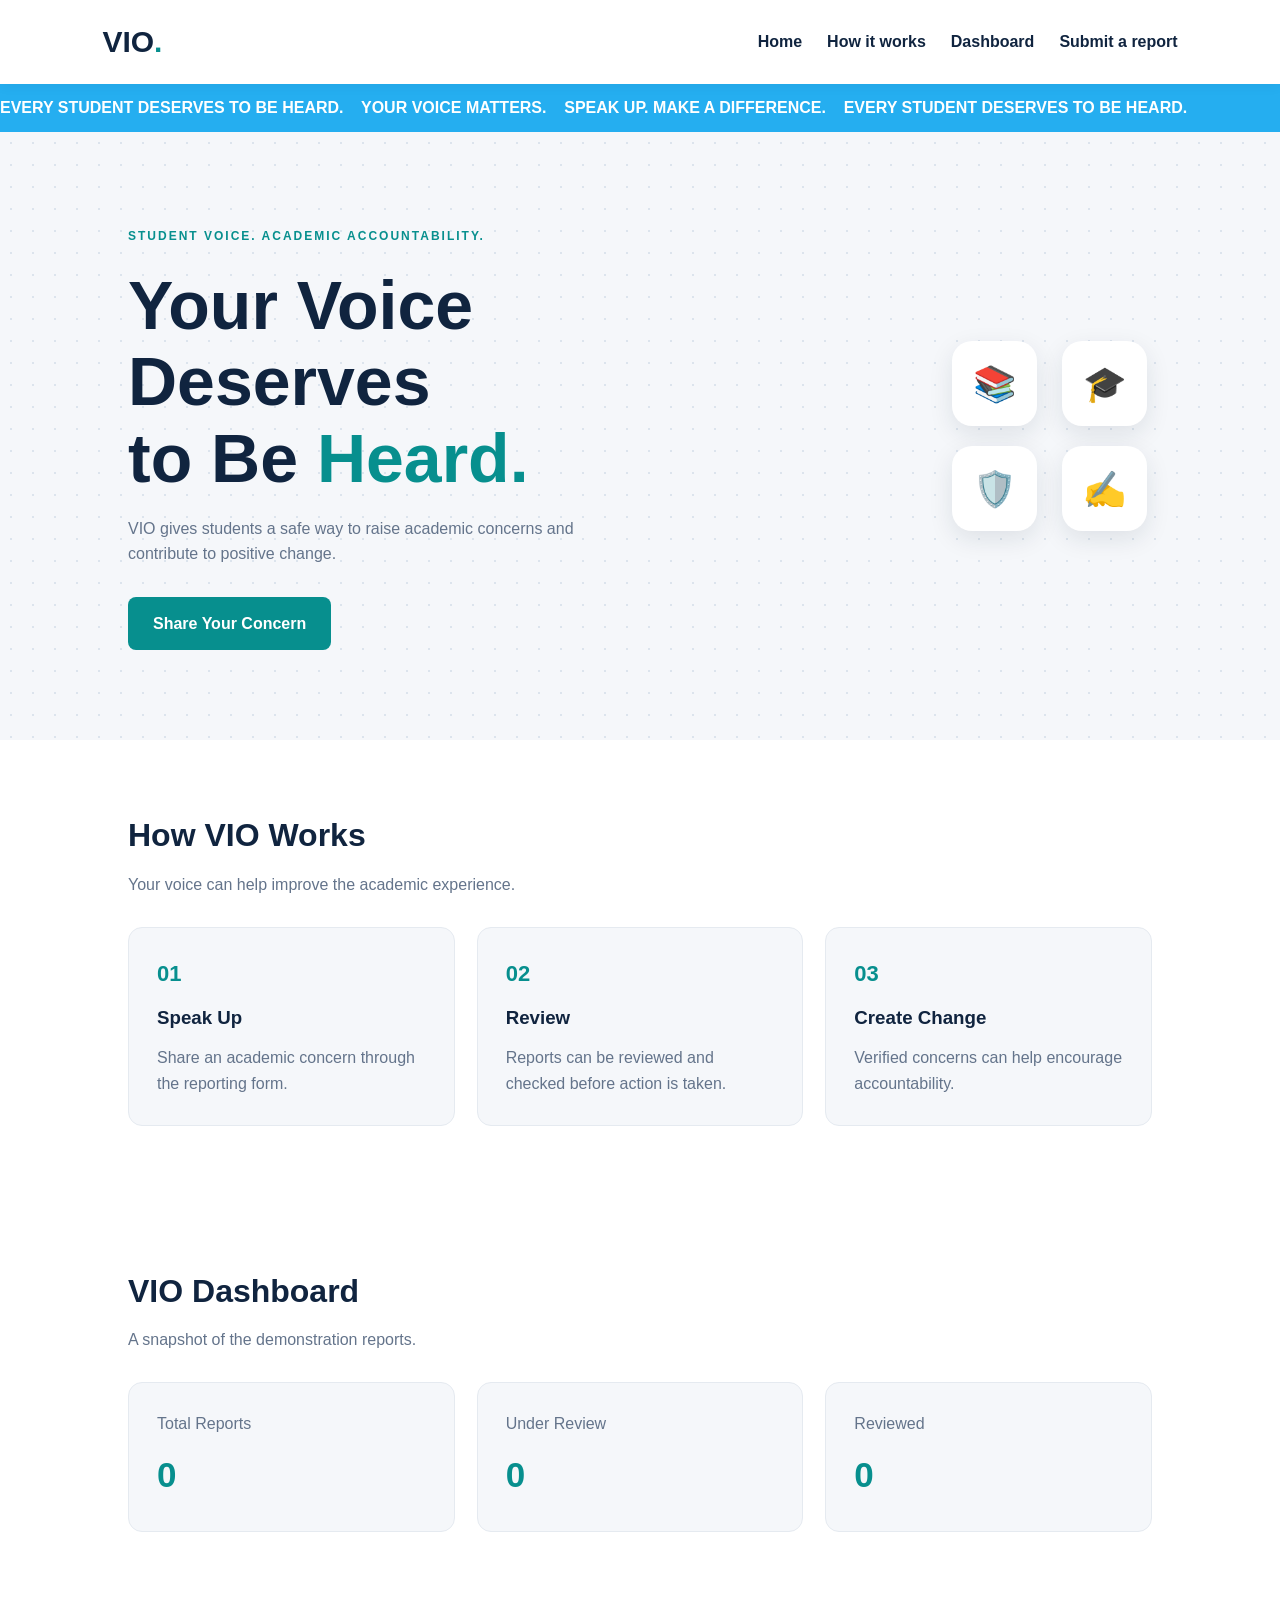
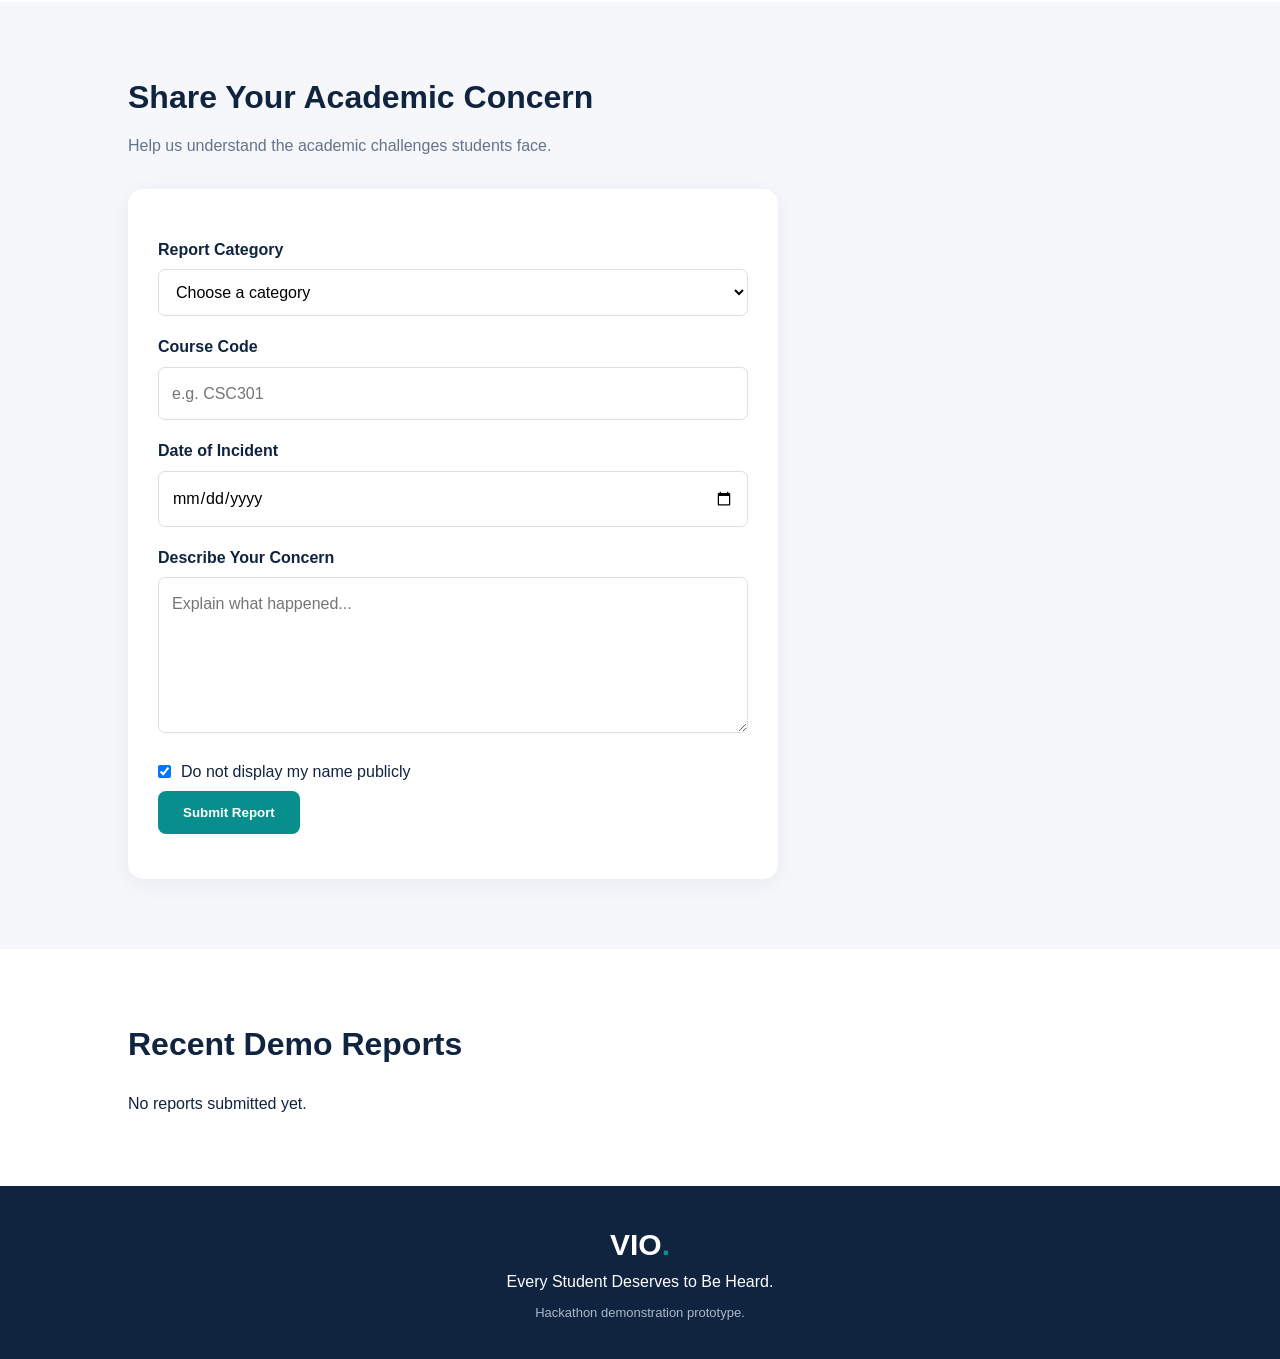
==== frontend/index.html @ dbb7f10d "complete vio  frontend update" ====
<!DOCTYPE html>
<html lang="en">
<head>
    <meta charset="UTF-8">
    <meta name="viewport" content="width=device-width, initial-scale=1.0">
    <title>VIO | Voice It Out</title>
    <link rel="stylesheet" href="css/style.css">
</head>
<body>

    <header class="navbar">
        <a href="#home" class="logo">VIO<span>.</span></a>

        <nav>
            <a href="#home">Home</a>
            <a href="#how-it-works">How it works</a>
            <a href="#dashboard">Dashboard</a>
            <a href="#submit">Submit a report</a>
        </nav>
    </header>

    <div class="ticker">
        <div class="ticker-text">
            EVERY STUDENT DESERVES TO BE HEARD.
            &nbsp;&nbsp; YOUR VOICE MATTERS.
            &nbsp;&nbsp; SPEAK UP. MAKE A DIFFERENCE.
            &nbsp;&nbsp; EVERY STUDENT DESERVES TO BE HEARD.
        </div>
    </div>

    <main>
        <section class="hero" id="home">
            <div class="hero-content">
                <span class="eyebrow">STUDENT VOICE. ACADEMIC ACCOUNTABILITY.</span>
                <h1>Your Voice Deserves<br>to Be <span>Heard.</span></h1>
                <p>
                    VIO gives students a safe way to raise academic
                    concerns and contribute to positive change.
                </p>
                <a href="#submit" class="primary-button">Share Your Concern</a>
            </div>

            <div class="hero-icons">
                <div class="floating-icon">📚</div>
                <div class="floating-icon">🎓</div>
                <div class="floating-icon">🛡️</div>
                <div class="floating-icon">✍️</div>
            </div>
        </section>

        <section class="how-section" id="how-it-works">
            <h2>How VIO Works</h2>
            <p class="section-intro">Your voice can help improve the academic experience.</p>

            <div class="steps">
                <article class="step-card">
                    <span>01</span>
                    <h3>Speak Up</h3>
                    <p>Share an academic concern through the reporting form.</p>
                </article>

                <article class="step-card">
                    <span>02</span>
                    <h3>Review</h3>
                    <p>Reports can be reviewed and checked before action is taken.</p>
                </article>

                <article class="step-card">
                    <span>03</span>
                    <h3>Create Change</h3>
                    <p>Verified concerns can help encourage accountability.</p>
                </article>
            </div>
        </section>

        <section class="dashboard-section" id="dashboard">
            <h2>VIO Dashboard</h2>
            <p class="section-intro">A snapshot of the demonstration reports.</p>

            <div class="dashboard-cards">
                <article class="dashboard-card">
                    <p>Total Reports</p>
                    <h3 id="totalReports">0</h3>
                </article>

                <article class="dashboard-card">
                    <p>Under Review</p>
                    <h3 id="pendingReports">0</h3>
                </article>

                <article class="dashboard-card">
                    <p>Reviewed</p>
                    <h3 id="reviewedReports">0</h3>
                </article>
            </div>
        </section>

        <section class="report-section" id="submit">
            <h2>Share Your Academic Concern</h2>
            <p class="section-intro">
                Help us understand the academic challenges students face.
            </p>

            <form id="reportForm">
                <label for="category">Report Category</label>
                <select id="category" required>
                    <option value="">Choose a category</option>
                    <option value="Missed Lectures">Missed Lectures</option>
                    <option value="Incomplete Course Coverage">Incomplete Course Coverage</option>
                    <option value="Teaching Quality">Teaching Quality</option>
                    <option value="Assessment Concerns">Assessment Concerns</option>
                    <option value="Other">Other</option>
                </select>

                <label for="course">Course Code</label>
                <input type="text" id="course" placeholder="e.g. CSC301">

                <label for="incidentDate">Date of Incident</label>
                <input type="date" id="incidentDate" required>

                <label for="description">Describe Your Concern</label>
                <textarea id="description" rows="5"
                    placeholder="Explain what happened..." required minlength="20"></textarea>

                <label class="anonymous-option">
                    <input type="checkbox" id="anonymous" checked>
                    Do not display my name publicly
                </label>

                <button type="submit" class="primary-button">Submit Report</button>

                <p id="formMessage" role="status"></p>
            </form>
        </section>

        <section class="recent-reports">
            <h2>Recent Demo Reports</h2>
            <div id="reportList" class="report-list">
                <p>No reports submitted yet.</p>
            </div>
        </section>
    </main>

    <footer>
        <a href="#home" class="logo">VIO<span>.</span></a>
        <p>Every Student Deserves to Be Heard.</p>
        <p class="footer-note">Hackathon demonstration prototype.</p>
    </footer>

    <script src="js/config.js"></script>
    <script src="js/script.js"></script>
</body>
</html>
---- frontend/css/style.css ----
* {
    margin: 0;
    padding: 0;
    box-sizing: border-box;
}

html {
    scroll-behavior: smooth;
}

body {
    font-family: Arial, sans-serif;
    background: #f5f7fa;
    color: #10243f;
    line-height: 1.6;
}

.navbar {
    background: white;
    padding: 18px 8%;
    display: flex;
    justify-content: space-between;
    align-items: center;
    position: sticky;
    top: 0;
    z-index: 100;
    box-shadow: 0 2px 12px rgba(0,0,0,0.05);
}

.logo {
    font-size: 30px;
    font-weight: 800;
    color: #10243f;
    text-decoration: none;
}

.logo span {
    color: #078f8e;
}

nav {
    display: flex;
    gap: 25px;
}

nav a {
    text-decoration: none;
    color: #10243f;
    font-weight: 600;
}

nav a:hover {
    color: #078f8e;
}

.ticker {
    overflow: hidden;
    background: #25aef0;
    color: white;
    padding: 11px 0;
    white-space: nowrap;
}

.ticker-text {
    display: inline-block;
    font-weight: bold;
    animation: moveTicker 22s linear infinite;
}

@keyframes moveTicker {
    from { transform: translateX(100%); }
    to { transform: translateX(-100%); }
}

.hero {
    min-height: 510px;
    padding: 90px 10%;
    display: flex;
    justify-content: space-between;
    align-items: center;
    background-color: #f5f7fa;
    background-image: radial-gradient(#dce4ed 1px, transparent 1px);
    background-size: 22px 22px;
}

.hero-content {
    max-width: 620px;
}

.eyebrow {
    color: #078f8e;
    font-weight: bold;
    letter-spacing: 2px;
    font-size: 12px;
}

.hero h1 {
    font-size: clamp(42px, 6vw, 68px);
    line-height: 1.12;
    margin: 20px 0;
}

.hero h1 span {
    color: #078f8e;
}

.hero-content p {
    color: #64748b;
    max-width: 500px;
    margin-bottom: 30px;
}

.primary-button {
    display: inline-block;
    background: #078f8e;
    color: white;
    padding: 14px 25px;
    border: none;
    border-radius: 8px;
    font-weight: bold;
    text-decoration: none;
    cursor: pointer;
    transition: 0.3s;
}

.primary-button:hover {
    background: #056d6c;
    transform: translateY(-2px);
}

.hero-icons {
    display: grid;
    grid-template-columns: repeat(2, 90px);
    gap: 20px;
}

.floating-icon {
    background: white;
    width: 85px;
    height: 85px;
    border-radius: 20px;
    display: grid;
    place-items: center;
    font-size: 35px;
    box-shadow: 0 8px 25px rgba(16,36,63,0.1);
    animation: float 3s ease-in-out infinite alternate;
}

.floating-icon:nth-child(even) {
    animation-delay: 1s;
}

@keyframes float {
    to { transform: translateY(-12px); }
}

.how-section,
.dashboard-section,
.report-section,
.recent-reports {
    padding: 70px 10%;
}

.how-section,
.dashboard-section,
.recent-reports {
    background: white;
}

h2 {
    font-size: 32px;
    margin-bottom: 10px;
}

.section-intro {
    color: #64748b;
    margin-bottom: 30px;
}

.steps,
.dashboard-cards {
    display: grid;
    grid-template-columns: repeat(3, 1fr);
    gap: 22px;
    margin-top: 30px;
}

.step-card,
.dashboard-card {
    background: #f5f7fa;
    padding: 28px;
    border-radius: 14px;
    border: 1px solid #e5eaf0;
}

.step-card span {
    color: #078f8e;
    font-weight: bold;
    font-size: 22px;
}

.step-card h3 {
    margin: 12px 0;
}

.step-card p,
.dashboard-card p {
    color: #64748b;
}

.dashboard-card h3 {
    font-size: 35px;
    color: #078f8e;
    margin-top: 10px;
}

.report-section {
    background: #f5f7fa;
}

form {
    max-width: 650px;
    background: white;
    padding: 30px;
    border-radius: 15px;
    box-shadow: 0 5px 25px rgba(16,36,63,0.06);
}

form label {
    display: block;
    font-weight: bold;
    margin: 18px 0 7px;
}

form input:not([type="checkbox"]),
form select,
form textarea {
    width: 100%;
    padding: 13px;
    border: 1px solid #d9e0e8;
    border-radius: 7px;
    font: inherit;
    background: white;
}

form textarea {
    resize: vertical;
}

form input:focus,
form select:focus,
form textarea:focus {
    outline: 2px solid #078f8e;
    border-color: transparent;
}

.anonymous-option {
    display: flex;
    align-items: center;
    gap: 10px;
    font-weight: normal;
}

#formMessage {
    margin-top: 15px;
    font-weight: bold;
    color: #078f8e;
}

.report-list {
    display: grid;
    gap: 15px;
    margin-top: 20px;
}

.report-item {
    padding: 20px;
    border: 1px solid #e5eaf0;
    border-radius: 10px;
    background: #f9fbfd;
}

.report-item h3 {
    color: #078f8e;
    margin-bottom: 8px;
}

.report-item p {
    margin: 5px 0;
    overflow-wrap: anywhere;
}

.review-status {
    display: inline-block;
    margin-top: 10px;
    color: #946200;
    background: #fff2cc;
    padding: 4px 10px;
    border-radius: 20px;
    font-size: 12px;
}

footer {
    background: #10243f;
    color: white;
    text-align: center;
    padding: 35px;
}

footer .logo {
    color: white;
}

.footer-note {
    color: #aab8c8;
    font-size: 13px;
    margin-top: 8px;
}

@media (max-width: 750px) {
    .navbar {
        flex-direction: column;
        gap: 12px;
    }

    nav {
        flex-wrap: wrap;
        justify-content: center;
        gap: 13px;
        font-size: 13px;
    }

    .hero {
        flex-direction: column;
        text-align: center;
        gap: 40px;
        padding: 65px 7%;
    }

    .hero-content p {
        margin-left: auto;
        margin-right: auto;
    }

    .steps,
    .dashboard-cards {
        grid-template-columns: 1fr;
    }

    .how-section,
    .dashboard-section,
    .report-section,
    .recent-reports {
        padding: 50px 7%;
    }

    form {
        padding: 20px;
    }
}
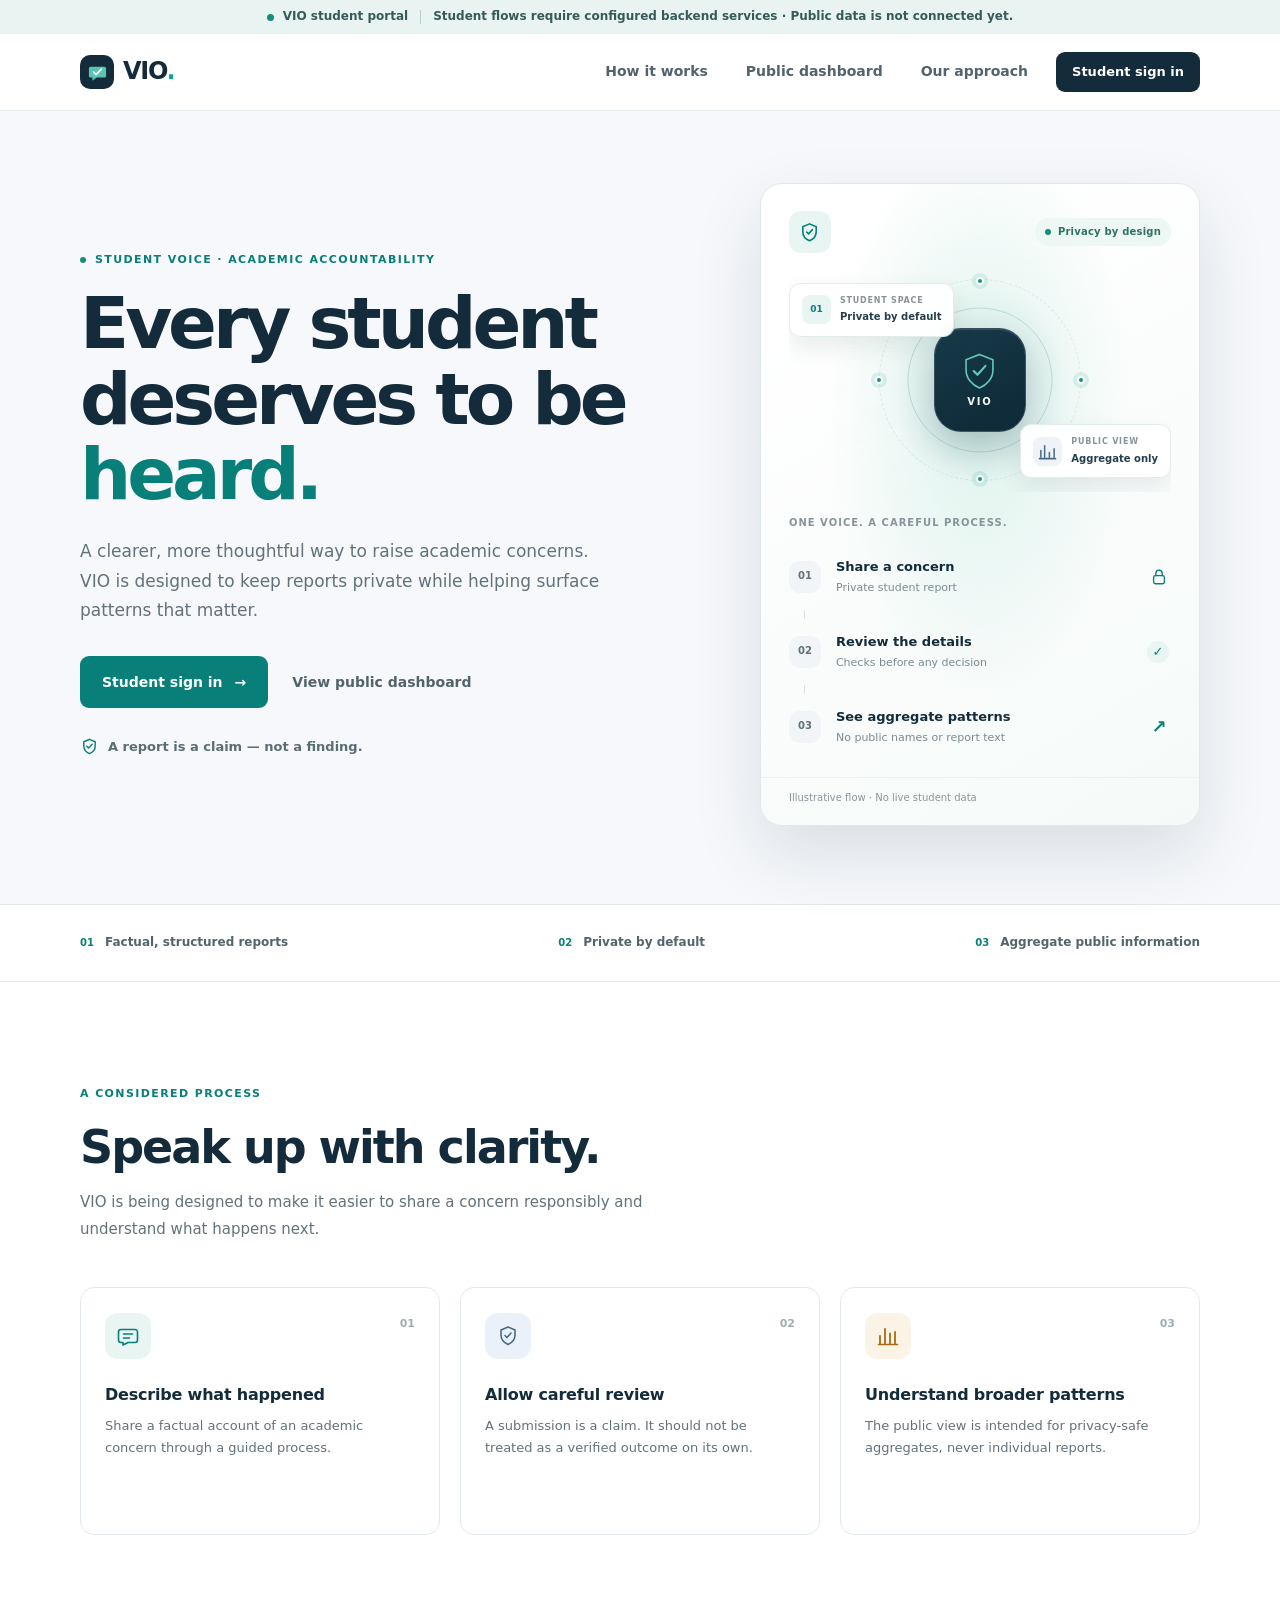
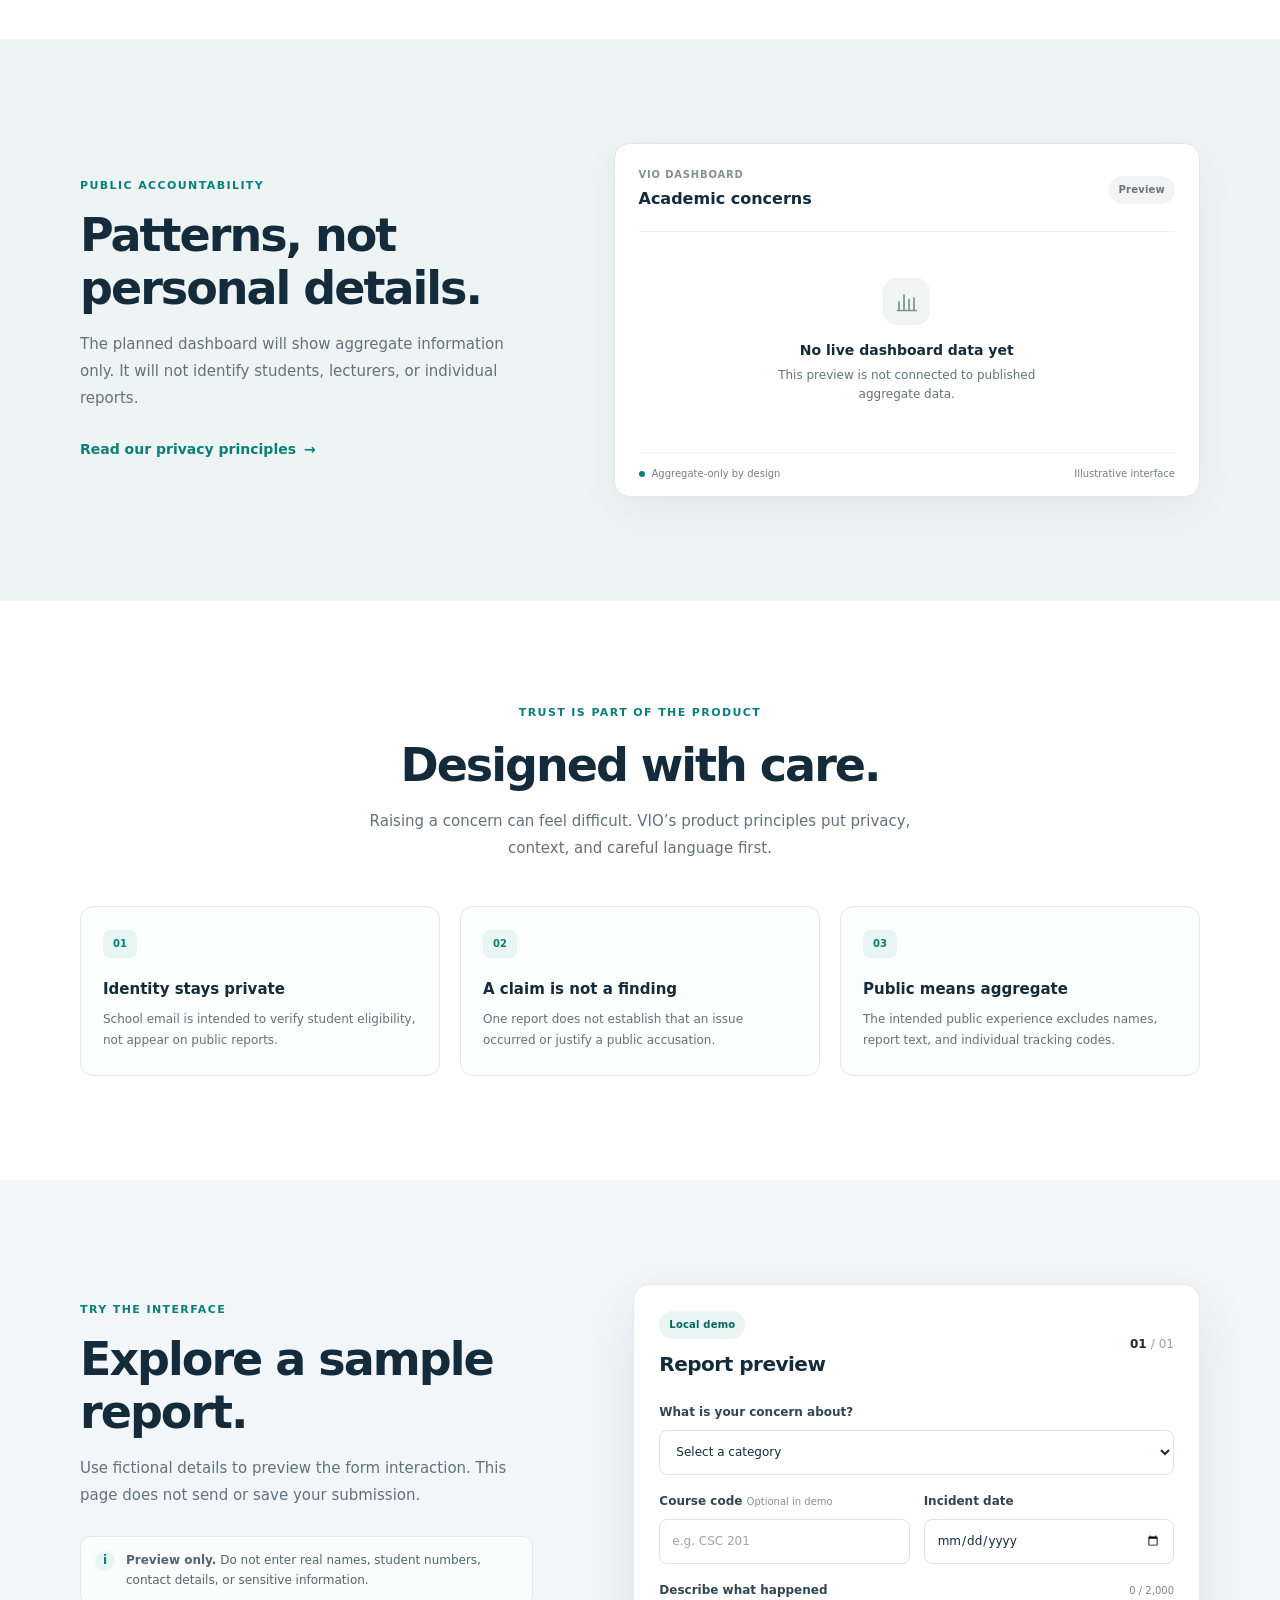
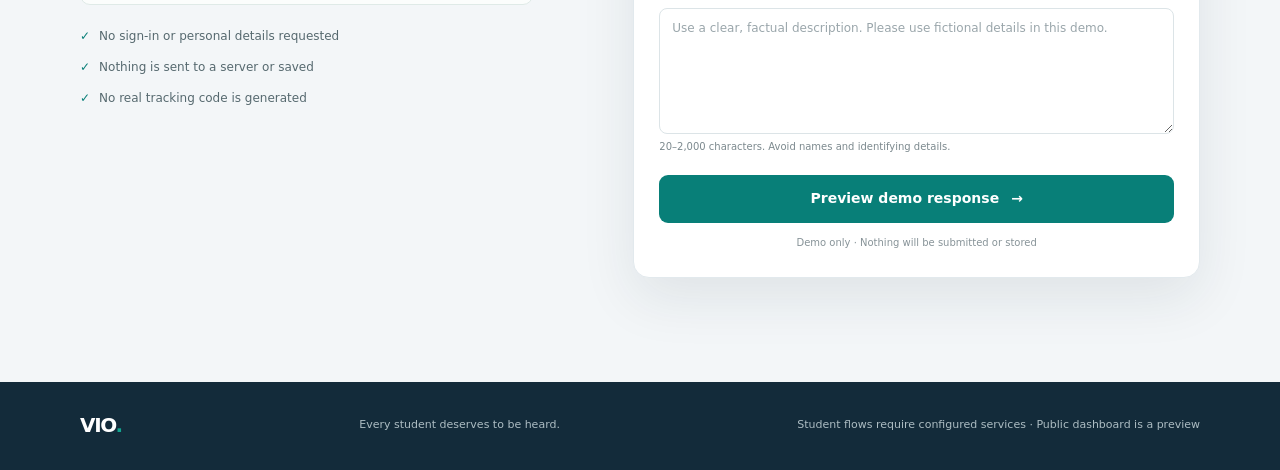
==== commit 3736f30b: "Refresh the VIO public landing page Co-authored-by: Copilot <223556219+Copilot@users.noreply.github." ====
--- a/frontend/index.html
+++ b/frontend/index.html
@@ -1,154 +1,367 @@
-
 <!DOCTYPE html>
 <html lang="en">
 <head>
-    <meta charset="UTF-8">
-    <meta name="viewport" content="width=device-width, initial-scale=1.0">
-    <title>VIO | Voice It Out</title>
-    <link rel="stylesheet" href="css/style.css">
+  <meta charset="UTF-8">
+  <meta name="viewport" content="width=device-width, initial-scale=1">
+  <meta name="theme-color" content="#f6f8fb">
+  <meta
+    name="description"
+    content="VIO gives university students a structured, privacy-minded way to raise academic concerns."
+  >
+  <title>VIO — Every student deserves to be heard</title>
+  <link rel="stylesheet" href="css/style.css">
 </head>
 <body>
-
-    <header class="navbar">
-        <a href="#home" class="logo">VIO<span>.</span></a>
-
-        <nav>
-            <a href="#home">Home</a>
-            <a href="#how-it-works">How it works</a>
-            <a href="#dashboard">Dashboard</a>
-            <a href="#submit">Submit a report</a>
-        </nav>
-    </header>
-
-    <div class="ticker">
-        <div class="ticker-text">
-            EVERY STUDENT DESERVES TO BE HEARD.
-            &nbsp;&nbsp; YOUR VOICE MATTERS.
-            &nbsp;&nbsp; SPEAK UP. MAKE A DIFFERENCE.
-            &nbsp;&nbsp; EVERY STUDENT DESERVES TO BE HEARD.
-        </div>
+  <a class="skip-link" href="#main">Skip to content</a>
+
+  <div class="preview-bar">
+    <span class="preview-bar__dot" aria-hidden="true"></span>
+    <span>VIO student portal</span>
+    <span class="preview-bar__divider" aria-hidden="true"></span>
+    <span>Student flows require configured backend services · Public data is not connected yet.</span>
+  </div>
+
+  <header class="site-header">
+    <div class="header-inner">
+      <a class="brand" href="#home" aria-label="VIO home">
+        <span class="brand__mark" aria-hidden="true">
+          <svg viewBox="0 0 32 32" fill="none">
+            <path d="M7 8.5h18a2 2 0 0 1 2 2v10a2 2 0 0 1-2 2H15l-5.5 4v-4H7a2 2 0 0 1-2-2v-10a2 2 0 0 1 2-2Z" fill="currentColor"/>
+            <path d="m11 15.5 3.2 3.2 6.8-7" stroke="#fff" stroke-width="2.2" stroke-linecap="round" stroke-linejoin="round"/>
+          </svg>
+        </span>
+        <span>VIO<span class="brand__period">.</span></span>
+      </a>
+
+      <button
+        class="menu-toggle"
+        id="menuToggle"
+        type="button"
+        aria-expanded="false"
+        aria-controls="primaryNav"
+        aria-label="Open navigation menu"
+      >
+        <span></span>
+        <span></span>
+        <span></span>
+      </button>
+
+      <nav class="primary-nav" id="primaryNav" aria-label="Main navigation">
+        <a href="#how-it-works">How it works</a>
+        <a href="dashboard.html">Public dashboard</a>
+        <a href="about.html">Our approach</a>
+      </nav>
+
+      <a class="button button--small button--dark header-cta" href="sign-in.html">Student sign in</a>
     </div>
-
-    <main>
-        <section class="hero" id="home">
-            <div class="hero-content">
-                <span class="eyebrow">STUDENT VOICE. ACADEMIC ACCOUNTABILITY.</span>
-                <h1>Your Voice Deserves<br>to Be <span>Heard.</span></h1>
-                <p>
-                    VIO gives students a safe way to raise academic
-                    concerns and contribute to positive change.
-                </p>
-                <a href="#submit" class="primary-button">Share Your Concern</a>
-            </div>
-
-            <div class="hero-icons">
-                <div class="floating-icon">📚</div>
-                <div class="floating-icon">🎓</div>
-                <div class="floating-icon">🛡️</div>
-                <div class="floating-icon">✍️</div>
-            </div>
-        </section>
-
-        <section class="how-section" id="how-it-works">
-            <h2>How VIO Works</h2>
-            <p class="section-intro">Your voice can help improve the academic experience.</p>
-
-            <div class="steps">
-                <article class="step-card">
-                    <span>01</span>
-                    <h3>Speak Up</h3>
-                    <p>Share an academic concern through the reporting form.</p>
-                </article>
-
-                <article class="step-card">
-                    <span>02</span>
-                    <h3>Review</h3>
-                    <p>Reports can be reviewed and checked before action is taken.</p>
-                </article>
-
-                <article class="step-card">
-                    <span>03</span>
-                    <h3>Create Change</h3>
-                    <p>Verified concerns can help encourage accountability.</p>
-                </article>
-            </div>
-        </section>
-
-        <section class="dashboard-section" id="dashboard">
-            <h2>VIO Dashboard</h2>
-            <p class="section-intro">A snapshot of the demonstration reports.</p>
-
-            <div class="dashboard-cards">
-                <article class="dashboard-card">
-                    <p>Total Reports</p>
-                    <h3 id="totalReports">0</h3>
-                </article>
-
-                <article class="dashboard-card">
-                    <p>Under Review</p>
-                    <h3 id="pendingReports">0</h3>
-                </article>
-
-                <article class="dashboard-card">
-                    <p>Reviewed</p>
-                    <h3 id="reviewedReports">0</h3>
-                </article>
-            </div>
-        </section>
-
-        <section class="report-section" id="submit">
-            <h2>Share Your Academic Concern</h2>
-            <p class="section-intro">
-                Help us understand the academic challenges students face.
-            </p>
-
-            <form id="reportForm">
-                <label for="category">Report Category</label>
-                <select id="category" required>
-                    <option value="">Choose a category</option>
-                    <option value="Missed Lectures">Missed Lectures</option>
-                    <option value="Incomplete Course Coverage">Incomplete Course Coverage</option>
-                    <option value="Teaching Quality">Teaching Quality</option>
-                    <option value="Assessment Concerns">Assessment Concerns</option>
-                    <option value="Other">Other</option>
-                </select>
-
-                <label for="course">Course Code</label>
-                <input type="text" id="course" placeholder="e.g. CSC301">
-
-                <label for="incidentDate">Date of Incident</label>
-                <input type="date" id="incidentDate" required>
-
-                <label for="description">Describe Your Concern</label>
-                <textarea id="description" rows="5"
-                    placeholder="Explain what happened..." required minlength="20"></textarea>
-
-                <label class="anonymous-option">
-                    <input type="checkbox" id="anonymous" checked>
-                    Do not display my name publicly
-                </label>
-
-                <button type="submit" class="primary-button">Submit Report</button>
-
-                <p id="formMessage" role="status"></p>
-            </form>
-        </section>
-
-        <section class="recent-reports">
-            <h2>Recent Demo Reports</h2>
-            <div id="reportList" class="report-list">
-                <p>No reports submitted yet.</p>
-            </div>
-        </section>
-    </main>
-
-    <footer>
-        <a href="#home" class="logo">VIO<span>.</span></a>
-        <p>Every Student Deserves to Be Heard.</p>
-        <p class="footer-note">Hackathon demonstration prototype.</p>
-    </footer>
-
-    <script src="js/config.js"></script>
-    <script src="js/script.js"></script>
+  </header>
+
+  <main id="main">
+    <section class="hero section-wrap" id="home">
+      <div class="hero__copy">
+        <p class="eyebrow"><span aria-hidden="true"></span> Student voice · Academic accountability</p>
+        <h1>Every student deserves to be <span>heard.</span></h1>
+        <p class="hero__intro">
+          A clearer, more thoughtful way to raise academic concerns. VIO is designed
+          to keep reports private while helping surface patterns that matter.
+        </p>
+        <div class="hero__actions">
+          <a class="button button--primary" href="sign-in.html">
+            Student sign in
+            <span aria-hidden="true">→</span>
+          </a>
+          <a class="text-link" href="dashboard.html">View public dashboard</a>
+        </div>
+        <p class="hero__reassurance">
+          <svg viewBox="0 0 20 20" fill="none" aria-hidden="true">
+            <path d="M10 2.5 16 5v4.4c0 3.6-2.5 6.6-6 8.1-3.5-1.5-6-4.5-6-8.1V5l6-2.5Z" stroke="currentColor" stroke-width="1.5"/>
+            <path d="m7.2 9.8 1.8 1.8 3.8-4" stroke="currentColor" stroke-width="1.5" stroke-linecap="round" stroke-linejoin="round"/>
+          </svg>
+          A report is a claim — not a finding.
+        </p>
+      </div>
+
+      <aside class="hero-card" aria-label="How VIO is designed to protect privacy">
+        <div class="hero-card__top">
+          <span class="hero-card__icon" aria-hidden="true">
+            <svg viewBox="0 0 24 24" fill="none">
+              <path d="M12 3 19 6v5.1c0 4.2-2.9 7.7-7 9.4-4.1-1.7-7-5.2-7-9.4V6l7-3Z" stroke="currentColor" stroke-width="1.7" stroke-linejoin="round"/>
+              <path d="m9 11.5 2 2 4-4.5" stroke="currentColor" stroke-width="1.7" stroke-linecap="round" stroke-linejoin="round"/>
+            </svg>
+          </span>
+          <span class="status-pill"><span aria-hidden="true"></span> Privacy by design</span>
+        </div>
+        <div
+          class="hero-visual"
+          role="img"
+          aria-label="A private student report stays in the student's account; the public view is aggregate only."
+        >
+          <span class="hero-visual__orbit hero-visual__orbit--outer" aria-hidden="true"></span>
+          <span class="hero-visual__orbit hero-visual__orbit--inner" aria-hidden="true"></span>
+          <span class="hero-visual__node hero-visual__node--top" aria-hidden="true"></span>
+          <span class="hero-visual__node hero-visual__node--left" aria-hidden="true"></span>
+          <span class="hero-visual__node hero-visual__node--right" aria-hidden="true"></span>
+          <span class="hero-visual__node hero-visual__node--bottom" aria-hidden="true"></span>
+          <div class="hero-visual__seal" aria-hidden="true">
+            <svg viewBox="0 0 48 48" fill="none">
+              <path d="M24 5 39 11v11.2c0 9-6.2 16.4-15 20.1C15.2 38.6 9 31.2 9 22.2V11l15-6Z" stroke="currentColor" stroke-width="1.8"/>
+              <path d="m17.5 23.5 4.2 4.2 9-10" stroke="currentColor" stroke-width="2.4" stroke-linecap="round" stroke-linejoin="round"/>
+            </svg>
+            <span>VIO</span>
+          </div>
+          <div class="hero-visual__signal hero-visual__signal--private">
+            <span class="hero-visual__signal-icon" aria-hidden="true">01</span>
+            <span><small>STUDENT SPACE</small><strong>Private by default</strong></span>
+          </div>
+          <div class="hero-visual__signal hero-visual__signal--public">
+            <span class="hero-visual__signal-icon hero-visual__signal-icon--public" aria-hidden="true">
+              <svg viewBox="0 0 20 20" fill="none"><path d="M3 16V9m4 7V4m5 12v-5m5 5V7M1.5 17.5h17" stroke="currentColor" stroke-width="1.6" stroke-linecap="round"/></svg>
+            </span>
+            <span><small>PUBLIC VIEW</small><strong>Aggregate only</strong></span>
+          </div>
+        </div>
+        <p class="hero-card__label">One voice. A careful process.</p>
+        <div class="journey-step">
+          <span class="journey-step__number">01</span>
+          <span><strong>Share a concern</strong><small>Private student report</small></span>
+          <span class="journey-step__lock" aria-label="Private">
+            <svg viewBox="0 0 20 20" fill="none" aria-hidden="true">
+              <rect x="4" y="8.5" width="12" height="9" rx="2" stroke="currentColor" stroke-width="1.5"/>
+              <path d="M6.5 8.5V6a3.5 3.5 0 1 1 7 0v2.5" stroke="currentColor" stroke-width="1.5" stroke-linecap="round"/>
+            </svg>
+          </span>
+        </div>
+        <span class="journey-connector" aria-hidden="true"></span>
+        <div class="journey-step">
+          <span class="journey-step__number">02</span>
+          <span><strong>Review the details</strong><small>Checks before any decision</small></span>
+          <span class="journey-step__check" aria-hidden="true">✓</span>
+        </div>
+        <span class="journey-connector" aria-hidden="true"></span>
+        <div class="journey-step journey-step--last">
+          <span class="journey-step__number">03</span>
+          <span><strong>See aggregate patterns</strong><small>No public names or report text</small></span>
+          <span class="journey-step__chart" aria-hidden="true">↗</span>
+        </div>
+        <p class="hero-card__note">Illustrative flow · No live student data</p>
+      </aside>
+    </section>
+
+    <section class="trust-strip" aria-label="VIO principles">
+      <div class="trust-strip__inner">
+        <p><span aria-hidden="true">01</span> Factual, structured reports</p>
+        <p><span aria-hidden="true">02</span> Private by default</p>
+        <p><span aria-hidden="true">03</span> Aggregate public information</p>
+      </div>
+    </section>
+
+    <section class="section section--white" id="how-it-works">
+      <div class="section-wrap">
+        <div class="section-heading">
+          <p class="eyebrow">A considered process</p>
+          <h2>Speak up with clarity.</h2>
+          <p class="section-lead">
+            VIO is being designed to make it easier to share a concern responsibly
+            and understand what happens next.
+          </p>
+        </div>
+        <div class="steps-grid">
+          <article class="step-card">
+            <span class="step-card__number">01</span>
+            <div class="step-card__icon step-card__icon--teal" aria-hidden="true">
+              <svg viewBox="0 0 24 24" fill="none">
+                <path d="M5 5.5h14A2.5 2.5 0 0 1 21.5 8v8a2.5 2.5 0 0 1-2.5 2.5h-7L7 21v-2.5H5A2.5 2.5 0 0 1 2.5 16V8A2.5 2.5 0 0 1 5 5.5Z" stroke="currentColor" stroke-width="1.6" stroke-linejoin="round"/>
+                <path d="M7.5 10h9m-9 4h6" stroke="currentColor" stroke-width="1.6" stroke-linecap="round"/>
+              </svg>
+            </div>
+            <h3>Describe what happened</h3>
+            <p>Share a factual account of an academic concern through a guided process.</p>
+          </article>
+          <article class="step-card">
+            <span class="step-card__number">02</span>
+            <div class="step-card__icon step-card__icon--blue" aria-hidden="true">
+              <svg viewBox="0 0 24 24" fill="none">
+                <path d="M12 3 19 6v5.1c0 4.2-2.9 7.7-7 9.4-4.1-1.7-7-5.2-7-9.4V6l7-3Z" stroke="currentColor" stroke-width="1.6" stroke-linejoin="round"/>
+                <path d="m9 11.5 2 2 4-4.5" stroke="currentColor" stroke-width="1.6" stroke-linecap="round" stroke-linejoin="round"/>
+              </svg>
+            </div>
+            <h3>Allow careful review</h3>
+            <p>A submission is a claim. It should not be treated as a verified outcome on its own.</p>
+          </article>
+          <article class="step-card">
+            <span class="step-card__number">03</span>
+            <div class="step-card__icon step-card__icon--gold" aria-hidden="true">
+              <svg viewBox="0 0 24 24" fill="none">
+                <path d="M4 19.5V12m5 7.5V5m5 14.5v-10m5 10V8" stroke="currentColor" stroke-width="1.8" stroke-linecap="round"/>
+                <path d="M2.5 20.5h19" stroke="currentColor" stroke-width="1.6" stroke-linecap="round"/>
+              </svg>
+            </div>
+            <h3>Understand broader patterns</h3>
+            <p>The public view is intended for privacy-safe aggregates, never individual reports.</p>
+          </article>
+        </div>
+      </div>
+    </section>
+
+    <section class="section dashboard-section" id="dashboard">
+      <div class="section-wrap dashboard-layout">
+        <div>
+          <p class="eyebrow">Public accountability</p>
+          <h2>Patterns, not personal details.</h2>
+          <p class="section-lead">
+            The planned dashboard will show aggregate information only. It will
+            not identify students, lecturers, or individual reports.
+          </p>
+          <a class="text-link text-link--teal" href="#privacy">Read our privacy principles <span aria-hidden="true">→</span></a>
+        </div>
+        <div class="dashboard-preview">
+          <div class="dashboard-preview__header">
+            <div>
+              <p class="dashboard-preview__eyebrow">VIO dashboard</p>
+              <h3>Academic concerns</h3>
+            </div>
+            <span class="preview-tag">Preview</span>
+          </div>
+          <div class="dashboard-empty">
+            <span class="dashboard-empty__icon" aria-hidden="true">
+              <svg viewBox="0 0 24 24" fill="none">
+                <path d="M4 19.5V12m5 7.5V5m5 14.5v-10m5 10V8" stroke="currentColor" stroke-width="1.7" stroke-linecap="round"/>
+                <path d="M2.5 20.5h19" stroke="currentColor" stroke-width="1.5" stroke-linecap="round"/>
+              </svg>
+            </span>
+            <h4>No live dashboard data yet</h4>
+            <p>This preview is not connected to published aggregate data.</p>
+          </div>
+          <div class="dashboard-preview__foot">
+            <span><i aria-hidden="true"></i> Aggregate-only by design</span>
+            <span>Illustrative interface</span>
+          </div>
+        </div>
+      </div>
+    </section>
+
+    <section class="section privacy-section" id="privacy">
+      <div class="section-wrap">
+        <div class="section-heading section-heading--center">
+          <p class="eyebrow">Trust is part of the product</p>
+          <h2>Designed with care.</h2>
+          <p class="section-lead">
+            Raising a concern can feel difficult. VIO’s product principles put
+            privacy, context, and careful language first.
+          </p>
+        </div>
+        <div class="privacy-grid">
+          <article class="privacy-card">
+            <span class="privacy-card__icon" aria-hidden="true">01</span>
+            <h3>Identity stays private</h3>
+            <p>School email is intended to verify student eligibility, not appear on public reports.</p>
+          </article>
+          <article class="privacy-card">
+            <span class="privacy-card__icon" aria-hidden="true">02</span>
+            <h3>A claim is not a finding</h3>
+            <p>One report does not establish that an issue occurred or justify a public accusation.</p>
+          </article>
+          <article class="privacy-card">
+            <span class="privacy-card__icon" aria-hidden="true">03</span>
+            <h3>Public means aggregate</h3>
+            <p>The intended public experience excludes names, report text, and individual tracking codes.</p>
+          </article>
+        </div>
+      </div>
+    </section>
+
+    <section class="section demo-section" id="demo">
+      <div class="section-wrap demo-layout">
+        <div class="demo-copy">
+          <p class="eyebrow">Try the interface</p>
+          <h2>Explore a sample report.</h2>
+          <p class="section-lead">
+            Use fictional details to preview the form interaction. This page
+            does not send or save your submission.
+          </p>
+          <div class="demo-notice">
+            <span aria-hidden="true">i</span>
+            <p><strong>Preview only.</strong> Do not enter real names, student numbers, contact details, or sensitive information.</p>
+          </div>
+          <ul class="demo-points">
+            <li><span aria-hidden="true">✓</span> No sign-in or personal details requested</li>
+            <li><span aria-hidden="true">✓</span> Nothing is sent to a server or saved</li>
+            <li><span aria-hidden="true">✓</span> No real tracking code is generated</li>
+          </ul>
+        </div>
+
+        <div class="form-card">
+          <div class="form-card__heading">
+            <div>
+              <span class="preview-tag preview-tag--teal">Local demo</span>
+              <h3 id="reportPreviewHeading">Report preview</h3>
+            </div>
+            <span class="form-card__step">01 <span>/ 01</span></span>
+          </div>
+          <div class="demo-form" id="reportForm" role="group" aria-labelledby="reportPreviewHeading">
+            <div class="field">
+              <label for="category">What is your concern about?</label>
+              <select id="category" name="category" required>
+                <option value="">Select a category</option>
+                <option value="class_not_held">A class was not held</option>
+                <option value="practical_not_held">A practical was not held</option>
+                <option value="outline_incomplete">Course outline not completed</option>
+                <option value="poor_delivery">Course delivery concern</option>
+                <option value="unfair_assessment">Assessment concern</option>
+                <option value="unresolved_complaint">Unresolved complaint</option>
+                <option value="other_academic">Other academic issue</option>
+                <option value="institutional">Institutional issue</option>
+              </select>
+            </div>
+            <div class="field-row">
+              <div class="field">
+                <label for="course">Course code <span class="field-optional">Optional in demo</span></label>
+                <input id="course" name="course" type="text" maxlength="24" placeholder="e.g. CSC 201" autocomplete="off">
+              </div>
+              <div class="field">
+                <label for="incidentDate">Incident date</label>
+                <input id="incidentDate" name="incidentDate" type="date" required>
+              </div>
+            </div>
+            <div class="field">
+              <div class="label-row">
+                <label for="description">Describe what happened</label>
+                <span id="characterCount" class="character-count">0 / 2,000</span>
+              </div>
+              <textarea
+                id="description"
+                name="description"
+                rows="5"
+                minlength="20"
+                maxlength="2000"
+                placeholder="Use a clear, factual description. Please use fictional details in this demo."
+                required
+              ></textarea>
+              <p class="field-hint">20–2,000 characters. Avoid names and identifying details.</p>
+            </div>
+            <button class="button button--primary button--submit" id="previewButton" type="button">
+              Preview demo response
+              <span aria-hidden="true">→</span>
+            </button>
+            <p class="demo-result" id="formMessage" role="status" aria-live="polite" hidden></p>
+            <p class="form-footnote">Demo only · Nothing will be submitted or stored</p>
+          </div>
+        </div>
+      </div>
+    </section>
+  </main>
+
+  <footer class="site-footer">
+    <div class="footer-inner">
+      <a class="brand brand--footer" href="#home" aria-label="VIO home">
+        <span>VIO<span class="brand__period">.</span></span>
+      </a>
+      <p>Every student deserves to be heard.</p>
+      <span class="footer-preview">Student flows require configured services · Public dashboard is a preview</span>
+    </div>
+  </footer>
+
+  <script src="js/config.js"></script>
+  <script src="js/script.js"></script>
 </body>
 </html>
--- a/frontend/css/style.css
+++ b/frontend/css/style.css
@@ -1,361 +1,1547 @@
+:root {
+  color-scheme: light;
+  --ink: #132b3a;
+  --muted: #62727b;
+  --teal: #087f78;
+  --teal-dark: #06665f;
+  --teal-soft: #e8f5f2;
+  --blue-soft: #eaf1f8;
+  --gold: #a56d13;
+  --paper: #f6f8fb;
+  --white: #fff;
+  --line: #e2e9ed;
+  --shadow: 0 20px 55px rgba(19, 43, 58, 0.09);
+  font-family: Inter, ui-sans-serif, system-ui, -apple-system, BlinkMacSystemFont, "Segoe UI", sans-serif;
+  font-synthesis: none;
+  text-rendering: optimizeLegibility;
+}
 
 * {
-    margin: 0;
-    padding: 0;
-    box-sizing: border-box;
+  box-sizing: border-box;
 }
 
 html {
-    scroll-behavior: smooth;
+  scroll-behavior: smooth;
+  scroll-padding-top: 96px;
 }
 
 body {
-    font-family: Arial, sans-serif;
-    background: #f5f7fa;
-    color: #10243f;
-    line-height: 1.6;
-}
-
-.navbar {
-    background: white;
-    padding: 18px 8%;
+  margin: 0;
+  background: var(--paper);
+  color: var(--ink);
+  font-size: 16px;
+  line-height: 1.65;
+  -webkit-font-smoothing: antialiased;
+}
+
+button,
+input,
+select,
+textarea {
+  font: inherit;
+}
+
+a {
+  color: inherit;
+}
+
+a:focus-visible,
+button:focus-visible,
+input:focus-visible,
+select:focus-visible,
+textarea:focus-visible {
+  outline: 3px solid #45b7a8;
+  outline-offset: 3px;
+}
+
+.skip-link {
+  position: fixed;
+  z-index: 20;
+  top: 10px;
+  left: 10px;
+  padding: 10px 14px;
+  transform: translateY(-160%);
+  border-radius: 8px;
+  background: var(--ink);
+  color: var(--white);
+  text-decoration: none;
+}
+
+.skip-link:focus {
+  transform: translateY(0);
+}
+
+.preview-bar {
+  display: flex;
+  min-height: 34px;
+  align-items: center;
+  justify-content: center;
+  gap: 9px;
+  padding: 5px 16px;
+  background: #e9f4f2;
+  color: #355a59;
+  font-size: 12px;
+  font-weight: 600;
+  text-align: center;
+}
+
+.preview-bar__dot,
+.eyebrow span,
+.status-pill span {
+  width: 7px;
+  height: 7px;
+  flex: 0 0 auto;
+  border-radius: 50%;
+  background: #168d7d;
+}
+
+.preview-bar__divider {
+  width: 1px;
+  height: 14px;
+  margin: 0 3px;
+  background: #b6d2cc;
+}
+
+.site-header {
+  position: sticky;
+  z-index: 10;
+  top: 0;
+  border-bottom: 1px solid rgba(226, 233, 237, 0.85);
+  background: rgba(255, 255, 255, 0.94);
+  backdrop-filter: blur(14px);
+}
+
+.header-inner,
+.footer-inner,
+.section-wrap,
+.trust-strip__inner {
+  width: min(1120px, calc(100% - 48px));
+  margin: 0 auto;
+}
+
+.header-inner {
+  position: relative;
+  display: flex;
+  min-height: 76px;
+  align-items: center;
+  justify-content: space-between;
+  gap: 28px;
+}
+
+.brand {
+  display: inline-flex;
+  flex: 0 0 auto;
+  align-items: center;
+  gap: 9px;
+  color: var(--ink);
+  font-size: 24px;
+  font-weight: 800;
+  letter-spacing: -1.3px;
+  text-decoration: none;
+}
+
+.brand__mark {
+  display: grid;
+  width: 34px;
+  height: 34px;
+  place-items: center;
+  border-radius: 10px;
+  background: var(--ink);
+  color: #59c4b1;
+}
+
+.brand__mark svg {
+  width: 25px;
+  height: 25px;
+}
+
+.brand__period {
+  color: #13a48f;
+}
+
+.primary-nav {
+  display: flex;
+  align-items: center;
+  gap: clamp(20px, 3vw, 38px);
+  margin-left: auto;
+}
+
+.primary-nav a,
+.text-link {
+  color: #53636c;
+  font-size: 14px;
+  font-weight: 600;
+  text-decoration: none;
+  transition: color 160ms ease;
+}
+
+.primary-nav a:hover,
+.text-link:hover {
+  color: var(--teal);
+}
+
+.menu-toggle {
+  display: none;
+}
+
+.button {
+  display: inline-flex;
+  min-height: 48px;
+  align-items: center;
+  justify-content: center;
+  gap: 12px;
+  padding: 0 20px;
+  border: 1px solid transparent;
+  border-radius: 9px;
+  font-size: 14px;
+  font-weight: 700;
+  text-align: center;
+  text-decoration: none;
+  transition: background-color 160ms ease, border-color 160ms ease, transform 160ms ease;
+}
+
+.button:hover {
+  transform: translateY(-1px);
+}
+
+.button--small {
+  min-height: 40px;
+  padding: 0 15px;
+  font-size: 13px;
+}
+
+.button--primary {
+  background: var(--teal);
+  color: var(--white);
+}
+
+.button--primary:hover {
+  background: var(--teal-dark);
+}
+
+.button--dark {
+  background: var(--ink);
+  color: var(--white);
+}
+
+.button--dark:hover {
+  background: #23465a;
+}
+
+.hero {
+  display: grid;
+  min-height: 610px;
+  grid-template-columns: minmax(0, 1.05fr) minmax(360px, 0.8fr);
+  align-items: center;
+  gap: clamp(50px, 8vw, 110px);
+  padding-top: 72px;
+  padding-bottom: 78px;
+}
+
+.hero__copy {
+  max-width: 610px;
+}
+
+.eyebrow {
+  display: flex;
+  align-items: center;
+  gap: 9px;
+  margin: 0 0 18px;
+  color: var(--teal);
+  font-size: 11px;
+  font-weight: 800;
+  letter-spacing: 1.4px;
+  line-height: 1.5;
+  text-transform: uppercase;
+}
+
+.eyebrow span {
+  width: 6px;
+  height: 6px;
+}
+
+.hero h1 {
+  max-width: 660px;
+  margin: 0;
+  font-size: clamp(46px, 6vw, 72px);
+  font-weight: 750;
+  letter-spacing: -4px;
+  line-height: 1.05;
+}
+
+.hero h1 span {
+  color: var(--teal);
+}
+
+.hero__intro {
+  max-width: 520px;
+  margin: 24px 0 0;
+  color: var(--muted);
+  font-size: 17px;
+  line-height: 1.75;
+}
+
+.hero__actions {
+  display: flex;
+  flex-wrap: wrap;
+  align-items: center;
+  gap: 24px;
+  margin-top: 30px;
+}
+
+.hero__actions .button {
+  min-height: 52px;
+  padding: 0 21px;
+}
+
+.text-link {
+  display: inline-flex;
+  align-items: center;
+  gap: 8px;
+}
+
+.hero__reassurance {
+  display: flex;
+  align-items: center;
+  gap: 9px;
+  margin: 28px 0 0;
+  color: #5b6d74;
+  font-size: 13px;
+  font-weight: 600;
+}
+
+.hero__reassurance svg {
+  width: 19px;
+  height: 19px;
+  color: var(--teal);
+}
+
+.hero-card {
+  position: relative;
+  isolation: isolate;
+  overflow: hidden;
+  padding: 27px 28px 19px;
+  border: 1px solid #dfeae8;
+  border-radius: 22px;
+  background:
+    radial-gradient(ellipse at 50% 36%, rgba(201, 235, 226, 0.6), transparent 49%),
+    linear-gradient(150deg, #fff 12%, #f5faf8 100%);
+  box-shadow: 0 28px 70px rgba(19, 43, 58, 0.12);
+}
+
+.hero-visual {
+  position: relative;
+  height: 224px;
+  margin: 15px 0 3px;
+  overflow: hidden;
+}
+
+.hero-visual::before {
+  position: absolute;
+  top: 50%;
+  left: 50%;
+  width: 205px;
+  height: 205px;
+  transform: translate(-50%, -50%);
+  border-radius: 50%;
+  background: radial-gradient(circle, rgba(20, 148, 127, 0.12), rgba(20, 148, 127, 0) 69%);
+  content: "";
+}
+
+.hero-visual__orbit {
+  position: absolute;
+  top: 50%;
+  left: 50%;
+  display: block;
+  transform: translate(-50%, -50%);
+  border: 1px solid rgba(8, 127, 120, 0.12);
+  border-radius: 50%;
+}
+
+.hero-visual__orbit--outer {
+  width: 202px;
+  height: 202px;
+  border-style: dashed;
+  animation: orbit-turn 48s linear infinite;
+}
+
+.hero-visual__orbit--inner {
+  width: 145px;
+  height: 145px;
+  border-color: rgba(8, 127, 120, 0.2);
+}
+
+.hero-visual__node {
+  position: absolute;
+  z-index: 1;
+  width: 8px;
+  height: 8px;
+  border: 2px solid #f6fbf9;
+  border-radius: 50%;
+  background: #159783;
+  box-shadow: 0 0 0 4px rgba(21, 151, 131, 0.12);
+}
+
+.hero-visual__node--top {
+  top: 9px;
+  left: calc(50% - 4px);
+}
+
+.hero-visual__node--right {
+  top: calc(50% - 4px);
+  right: calc(50% - 105px);
+}
+
+.hero-visual__node--bottom {
+  bottom: 9px;
+  left: calc(50% - 4px);
+}
+
+.hero-visual__node--left {
+  top: calc(50% - 4px);
+  left: calc(50% - 105px);
+}
+
+.hero-visual__seal {
+  position: absolute;
+  z-index: 2;
+  top: 50%;
+  left: 50%;
+  display: flex;
+  width: 92px;
+  height: 104px;
+  flex-direction: column;
+  align-items: center;
+  justify-content: center;
+  gap: 1px;
+  transform: translate(-50%, -50%);
+  border: 1px solid rgba(255, 255, 255, 0.16);
+  border-radius: 27px;
+  background: linear-gradient(150deg, #173b4a, #102c3a 75%);
+  box-shadow: 0 16px 35px rgba(19, 43, 58, 0.22), inset 0 1px rgba(255, 255, 255, 0.12);
+  color: #62cbb7;
+  animation: seal-breathe 5s ease-in-out infinite;
+}
+
+.hero-visual__seal svg {
+  width: 43px;
+  height: 43px;
+}
+
+.hero-visual__seal span {
+  color: #f5fbf9;
+  font-size: 10px;
+  font-weight: 800;
+  letter-spacing: 1.8px;
+}
+
+.hero-visual__signal {
+  position: absolute;
+  z-index: 3;
+  display: flex;
+  align-items: center;
+  gap: 9px;
+  padding: 10px 12px;
+  border: 1px solid #e2ece9;
+  border-radius: 11px;
+  background: rgba(255, 255, 255, 0.94);
+  box-shadow: 0 10px 24px rgba(19, 43, 58, 0.09);
+  backdrop-filter: blur(8px);
+}
+
+.hero-visual__signal--private {
+  top: 15px;
+  left: 0;
+}
+
+.hero-visual__signal--public {
+  right: 0;
+  bottom: 14px;
+}
+
+.hero-visual__signal-icon {
+  display: grid;
+  width: 29px;
+  height: 29px;
+  flex: 0 0 auto;
+  place-items: center;
+  border-radius: 8px;
+  background: #e8f5f2;
+  color: #087f78;
+  font-size: 9px;
+  font-weight: 850;
+}
+
+.hero-visual__signal-icon--public {
+  background: #eff3f7;
+  color: #476d88;
+}
+
+.hero-visual__signal-icon svg {
+  width: 19px;
+  height: 19px;
+}
+
+.hero-visual__signal small,
+.hero-visual__signal strong {
+  display: block;
+}
+
+.hero-visual__signal small {
+  margin-bottom: 2px;
+  color: #87949a;
+  font-size: 8px;
+  font-weight: 800;
+  letter-spacing: 0.8px;
+}
+
+.hero-visual__signal strong {
+  color: #243f4b;
+  font-size: 10px;
+  font-weight: 750;
+  white-space: nowrap;
+}
+
+@keyframes orbit-turn {
+  to {
+    transform: translate(-50%, -50%) rotate(360deg);
+  }
+}
+
+@keyframes seal-breathe {
+  0%,
+  100% {
+    box-shadow: 0 16px 35px rgba(19, 43, 58, 0.22), inset 0 1px rgba(255, 255, 255, 0.12);
+  }
+
+  50% {
+    box-shadow: 0 19px 42px rgba(8, 127, 120, 0.25), inset 0 1px rgba(255, 255, 255, 0.12);
+  }
+}
+
+.hero-card__top,
+.dashboard-preview__header,
+.form-card__heading,
+.label-row {
+  display: flex;
+  align-items: center;
+  justify-content: space-between;
+  gap: 14px;
+}
+
+.hero-card__icon {
+  display: grid;
+  width: 42px;
+  height: 42px;
+  place-items: center;
+  border-radius: 12px;
+  background: var(--teal-soft);
+  color: var(--teal);
+}
+
+.hero-card__icon svg {
+  width: 23px;
+  height: 23px;
+}
+
+.status-pill,
+.preview-tag {
+  display: inline-flex;
+  align-items: center;
+  gap: 7px;
+  padding: 6px 10px;
+  border-radius: 999px;
+  background: #edf7f3;
+  color: #317165;
+  font-size: 10px;
+  font-weight: 750;
+  letter-spacing: 0.2px;
+  white-space: nowrap;
+}
+
+.status-pill span {
+  width: 6px;
+  height: 6px;
+}
+
+.hero-card__label {
+  margin: 23px 0 12px;
+  color: #87949a;
+  font-size: 10px;
+  font-weight: 800;
+  letter-spacing: 1px;
+  text-transform: uppercase;
+}
+
+.journey-step {
+  display: grid;
+  min-height: 66px;
+  grid-template-columns: 35px minmax(0, 1fr) 24px;
+  align-items: center;
+  gap: 12px;
+}
+
+.journey-step__number {
+  display: grid;
+  width: 32px;
+  height: 32px;
+  place-items: center;
+  border-radius: 10px;
+  background: #f2f5f7;
+  color: #60717a;
+  font-size: 10px;
+  font-weight: 800;
+}
+
+.journey-step strong,
+.journey-step small {
+  display: block;
+}
+
+.journey-step strong {
+  font-size: 13px;
+  font-weight: 700;
+}
+
+.journey-step small {
+  margin-top: 2px;
+  color: #7b8a91;
+  font-size: 11px;
+}
+
+.journey-step__lock,
+.journey-step__check,
+.journey-step__chart {
+  color: var(--teal);
+  font-size: 18px;
+  font-weight: 800;
+  text-align: center;
+}
+
+.journey-step__lock svg {
+  display: block;
+  width: 18px;
+  height: 18px;
+  margin: 0 auto;
+}
+
+.journey-step__check {
+  display: grid;
+  width: 22px;
+  height: 22px;
+  place-items: center;
+  border-radius: 50%;
+  background: var(--teal-soft);
+  font-size: 13px;
+}
+
+.journey-connector {
+  display: block;
+  width: 1px;
+  height: 9px;
+  margin-left: 15px;
+  background: #d7e3e1;
+}
+
+.hero-card__note {
+  margin: 17px -28px 0;
+  padding: 12px 28px 0;
+  border-top: 1px solid #eef1f2;
+  color: #8a969b;
+  font-size: 10px;
+}
+
+.trust-strip {
+  border-top: 1px solid var(--line);
+  border-bottom: 1px solid var(--line);
+  background: var(--white);
+}
+
+.trust-strip__inner {
+  display: flex;
+  min-height: 76px;
+  align-items: center;
+  justify-content: space-between;
+  gap: 20px;
+}
+
+.trust-strip p {
+  display: flex;
+  align-items: center;
+  gap: 11px;
+  margin: 0;
+  color: #52646c;
+  font-size: 12px;
+  font-weight: 650;
+}
+
+.trust-strip p span {
+  color: var(--teal);
+  font-size: 10px;
+  font-weight: 800;
+}
+
+.section {
+  padding: 104px 0;
+}
+
+.section--white {
+  background: var(--white);
+}
+
+.section-heading {
+  max-width: 650px;
+  margin-bottom: 44px;
+}
+
+.section-heading h2,
+.dashboard-layout h2,
+.demo-copy h2 {
+  margin: 0;
+  font-size: clamp(34px, 4vw, 46px);
+  font-weight: 730;
+  letter-spacing: -2px;
+  line-height: 1.16;
+}
+
+.section-lead {
+  max-width: 590px;
+  margin: 15px 0 0;
+  color: var(--muted);
+  font-size: 15px;
+  line-height: 1.8;
+}
+
+.steps-grid {
+  display: grid;
+  grid-template-columns: repeat(3, minmax(0, 1fr));
+  gap: 20px;
+}
+
+.step-card {
+  position: relative;
+  min-height: 248px;
+  padding: 25px 24px;
+  border: 1px solid var(--line);
+  border-radius: 14px;
+  background: #fff;
+  transition: border-color 180ms ease, transform 180ms ease, box-shadow 180ms ease;
+}
+
+.step-card:hover {
+  transform: translateY(-3px);
+  border-color: #b8d9d3;
+  box-shadow: 0 12px 30px rgba(19, 43, 58, 0.06);
+}
+
+.step-card__number {
+  position: absolute;
+  top: 27px;
+  right: 24px;
+  color: #a0adb2;
+  font-size: 11px;
+  font-weight: 750;
+}
+
+.step-card__icon {
+  display: grid;
+  width: 46px;
+  height: 46px;
+  place-items: center;
+  border-radius: 13px;
+}
+
+.step-card__icon svg {
+  width: 24px;
+  height: 24px;
+}
+
+.step-card__icon--teal {
+  background: var(--teal-soft);
+  color: var(--teal);
+}
+
+.step-card__icon--blue {
+  background: var(--blue-soft);
+  color: #456a8b;
+}
+
+.step-card__icon--gold {
+  background: #fbf3e5;
+  color: var(--gold);
+}
+
+.step-card h3 {
+  margin: 23px 0 7px;
+  font-size: 16px;
+  letter-spacing: -0.2px;
+}
+
+.step-card p {
+  margin: 0;
+  color: var(--muted);
+  font-size: 13px;
+  line-height: 1.7;
+}
+
+.dashboard-section {
+  background: #eef4f3;
+}
+
+.dashboard-layout {
+  display: grid;
+  grid-template-columns: 0.85fr 1.15fr;
+  align-items: center;
+  gap: clamp(45px, 8vw, 100px);
+}
+
+.dashboard-layout .eyebrow {
+  margin-bottom: 15px;
+}
+
+.dashboard-layout .text-link {
+  margin-top: 26px;
+}
+
+.text-link--teal {
+  color: var(--teal);
+}
+
+.dashboard-preview {
+  padding: 23px 24px 0;
+  border: 1px solid #e0e9e7;
+  border-radius: 15px;
+  background: var(--white);
+  box-shadow: 0 14px 40px rgba(19, 43, 58, 0.06);
+}
+
+.dashboard-preview__header {
+  padding-bottom: 18px;
+  border-bottom: 1px solid #edf1f1;
+}
+
+.dashboard-preview__eyebrow {
+  margin: 0;
+  color: #829097;
+  font-size: 10px;
+  font-weight: 750;
+  letter-spacing: 0.8px;
+  text-transform: uppercase;
+}
+
+.dashboard-preview__header h3 {
+  margin: 3px 0 0;
+  font-size: 16px;
+}
+
+.preview-tag {
+  background: #f1f3f5;
+  color: #69777d;
+  font-size: 10px;
+}
+
+.dashboard-empty {
+  display: flex;
+  min-height: 220px;
+  flex-direction: column;
+  align-items: center;
+  justify-content: center;
+  padding: 24px;
+  text-align: center;
+}
+
+.dashboard-empty__icon {
+  display: grid;
+  width: 47px;
+  height: 47px;
+  place-items: center;
+  border-radius: 14px;
+  background: #f0f5f4;
+  color: #76958e;
+}
+
+.dashboard-empty__icon svg {
+  width: 24px;
+  height: 24px;
+}
+
+.dashboard-empty h4 {
+  margin: 14px 0 3px;
+  font-size: 14px;
+}
+
+.dashboard-empty p {
+  max-width: 300px;
+  margin: 0;
+  color: var(--muted);
+  font-size: 12px;
+}
+
+.dashboard-preview__foot {
+  display: flex;
+  min-height: 44px;
+  align-items: center;
+  justify-content: space-between;
+  gap: 12px;
+  border-top: 1px solid #edf1f1;
+  color: #718087;
+  font-size: 10px;
+}
+
+.dashboard-preview__foot span:first-child {
+  display: flex;
+  align-items: center;
+  gap: 7px;
+}
+
+.dashboard-preview__foot i {
+  width: 6px;
+  height: 6px;
+  border-radius: 50%;
+  background: var(--teal);
+}
+
+.privacy-section {
+  background: var(--white);
+}
+
+.section-heading--center {
+  max-width: 680px;
+  margin-right: auto;
+  margin-left: auto;
+  text-align: center;
+}
+
+.section-heading--center .eyebrow {
+  justify-content: center;
+}
+
+.section-heading--center .section-lead {
+  margin-right: auto;
+  margin-left: auto;
+}
+
+.privacy-grid {
+  display: grid;
+  grid-template-columns: repeat(3, minmax(0, 1fr));
+  gap: 20px;
+}
+
+.privacy-card {
+  padding: 22px 22px 24px;
+  border: 1px solid var(--line);
+  border-radius: 13px;
+  background: #fcfdfd;
+}
+
+.privacy-card__icon {
+  display: inline-flex;
+  align-items: center;
+  justify-content: center;
+  min-width: 34px;
+  height: 28px;
+  padding: 0 8px;
+  border-radius: 7px;
+  background: var(--teal-soft);
+  color: var(--teal);
+  font-size: 10px;
+  font-weight: 800;
+}
+
+.privacy-card h3 {
+  margin: 19px 0 7px;
+  font-size: 15px;
+}
+
+.privacy-card p {
+  margin: 0;
+  color: var(--muted);
+  font-size: 12px;
+  line-height: 1.75;
+}
+
+.demo-section {
+  background: #f3f6f8;
+}
+
+.demo-layout {
+  display: grid;
+  grid-template-columns: minmax(0, 0.8fr) minmax(430px, 1fr);
+  align-items: start;
+  gap: clamp(45px, 8vw, 100px);
+}
+
+.demo-copy {
+  padding-top: 18px;
+}
+
+.demo-copy .eyebrow {
+  margin-bottom: 15px;
+}
+
+.demo-notice {
+  display: flex;
+  align-items: flex-start;
+  gap: 11px;
+  margin-top: 27px;
+  padding: 14px;
+  border: 1px solid #dfeae7;
+  border-radius: 10px;
+  background: #fbfdfc;
+}
+
+.demo-notice > span {
+  display: grid;
+  width: 20px;
+  height: 20px;
+  flex: 0 0 auto;
+  place-items: center;
+  border-radius: 50%;
+  background: var(--teal-soft);
+  color: var(--teal);
+  font-size: 12px;
+  font-weight: 800;
+}
+
+.demo-notice p {
+  margin: 0;
+  color: #53656b;
+  font-size: 12px;
+  line-height: 1.65;
+}
+
+.demo-points {
+  display: grid;
+  gap: 11px;
+  margin: 22px 0 0;
+  padding: 0;
+  color: #56696f;
+  font-size: 12px;
+  list-style: none;
+}
+
+.demo-points li {
+  display: flex;
+  align-items: center;
+  gap: 9px;
+}
+
+.demo-points li span {
+  color: var(--teal);
+  font-weight: 800;
+}
+
+.form-card {
+  padding: 25px;
+  border: 1px solid #e2e9ed;
+  border-radius: 16px;
+  background: var(--white);
+  box-shadow: var(--shadow);
+}
+
+.form-card__heading {
+  margin-bottom: 22px;
+}
+
+.preview-tag--teal {
+  background: var(--teal-soft);
+  color: var(--teal-dark);
+}
+
+.form-card__heading h3 {
+  margin: 9px 0 0;
+  font-size: 20px;
+  letter-spacing: -0.5px;
+}
+
+.form-card__step {
+  color: var(--ink);
+  font-size: 12px;
+  font-weight: 800;
+}
+
+.form-card__step span {
+  color: #94a0a5;
+  font-weight: 500;
+}
+
+.field {
+  min-width: 0;
+  margin-top: 17px;
+}
+
+.field-row {
+  display: grid;
+  grid-template-columns: 1fr 1fr;
+  gap: 14px;
+}
+
+.field label,
+.label-row label {
+  display: block;
+  margin-bottom: 7px;
+  color: #304650;
+  font-size: 12px;
+  font-weight: 700;
+}
+
+.field-optional {
+  color: #859197;
+  font-size: 10px;
+  font-weight: 500;
+}
+
+.field input,
+.field select,
+.field textarea {
+  display: block;
+  width: 100%;
+  min-height: 45px;
+  padding: 10px 12px;
+  border: 1px solid #dce4e7;
+  border-radius: 8px;
+  background: #fff;
+  color: var(--ink);
+  font-size: 12px;
+  line-height: 1.5;
+}
+
+.field select {
+  padding-right: 32px;
+}
+
+.field textarea {
+  min-height: 126px;
+  resize: vertical;
+}
+
+.field input::placeholder,
+.field textarea::placeholder {
+  color: #9aa6ab;
+}
+
+.field input:focus,
+.field select:focus,
+.field textarea:focus {
+  border-color: #198b80;
+  outline: 3px solid rgba(25, 139, 128, 0.14);
+  outline-offset: 0;
+}
+
+.label-row {
+  align-items: baseline;
+  gap: 10px;
+}
+
+.character-count {
+  color: #7c898e;
+  font-size: 10px;
+  white-space: nowrap;
+}
+
+.field-hint {
+  margin: 5px 0 0;
+  color: #7c898e;
+  font-size: 10px;
+}
+
+.button--submit {
+  width: 100%;
+  margin-top: 20px;
+  border: 0;
+  cursor: pointer;
+}
+
+.demo-result {
+  display: block;
+  margin-top: 14px;
+  padding: 12px 13px;
+  border: 1px solid #cfe7de;
+  border-radius: 8px;
+  background: #f0faf5;
+  color: #315d4d;
+  font-size: 12px;
+  line-height: 1.65;
+}
+
+.demo-result[hidden] {
+  display: none;
+}
+
+.form-footnote {
+  margin: 12px 0 0;
+  color: #879398;
+  font-size: 10px;
+  text-align: center;
+}
+
+.vio-scroll-ready .reveal-on-scroll {
+  opacity: 0;
+  transform: translateY(18px);
+  transition: opacity 520ms ease, transform 520ms cubic-bezier(0.2, 0.7, 0.2, 1);
+}
+
+.vio-scroll-ready .reveal-on-scroll.is-visible {
+  opacity: 1;
+  transform: translateY(0);
+}
+
+.vio-scroll-ready .steps-grid .step-card:nth-child(2),
+.vio-scroll-ready .privacy-grid .privacy-card:nth-child(2) {
+  transition-delay: 80ms;
+}
+
+.vio-scroll-ready .steps-grid .step-card:nth-child(3),
+.vio-scroll-ready .privacy-grid .privacy-card:nth-child(3) {
+  transition-delay: 160ms;
+}
+
+.site-footer {
+  padding: 25px 0;
+  background: var(--ink);
+  color: #d6e0e4;
+}
+
+.footer-inner {
+  display: flex;
+  min-height: 38px;
+  align-items: center;
+  justify-content: space-between;
+  gap: 18px;
+}
+
+.brand--footer {
+  color: var(--white);
+  font-size: 20px;
+}
+
+.footer-inner p,
+.footer-preview {
+  margin: 0;
+  color: #adbdc3;
+  font-size: 11px;
+}
+
+@media (max-width: 900px) {
+  .hero {
+    grid-template-columns: minmax(0, 1fr) minmax(310px, 0.85fr);
+    gap: 35px;
+  }
+
+  .hero h1 {
+    font-size: clamp(44px, 6vw, 60px);
+  }
+
+  .demo-layout {
+    grid-template-columns: minmax(0, 0.75fr) minmax(390px, 1fr);
+    gap: 38px;
+  }
+}
+
+@media (max-width: 740px) {
+  html {
+    scroll-padding-top: 78px;
+  }
+
+  .header-inner,
+  .footer-inner,
+  .section-wrap,
+  .trust-strip__inner {
+    width: min(100% - 36px, 560px);
+  }
+
+  .header-inner {
+    min-height: 68px;
+    gap: 12px;
+  }
+
+  .menu-toggle {
     display: flex;
-    justify-content: space-between;
+    width: 42px;
+    height: 42px;
+    flex-direction: column;
     align-items: center;
-    position: sticky;
-    top: 0;
-    z-index: 100;
-    box-shadow: 0 2px 12px rgba(0,0,0,0.05);
-}
-
-.logo {
-    font-size: 30px;
-    font-weight: 800;
-    color: #10243f;
-    text-decoration: none;
-}
-
-.logo span {
-    color: #078f8e;
-}
-
-nav {
+    justify-content: center;
+    gap: 5px;
+    margin-left: auto;
+    border: 1px solid var(--line);
+    border-radius: 9px;
+    background: var(--white);
+    cursor: pointer;
+  }
+
+  .menu-toggle span {
+    width: 17px;
+    height: 2px;
+    border-radius: 2px;
+    background: var(--ink);
+    transition: transform 160ms ease, opacity 160ms ease;
+  }
+
+  .menu-toggle.is-open span:first-child {
+    transform: translateY(7px) rotate(45deg);
+  }
+
+  .menu-toggle.is-open span:nth-child(2) {
+    opacity: 0;
+  }
+
+  .menu-toggle.is-open span:last-child {
+    transform: translateY(-7px) rotate(-45deg);
+  }
+
+  .primary-nav {
+    position: absolute;
+    top: calc(100% + 1px);
+    right: -16px;
+    left: -16px;
+    display: none;
+    align-items: stretch;
+    gap: 0;
+    padding: 9px 18px 16px;
+    border-bottom: 1px solid var(--line);
+    background: var(--white);
+    box-shadow: 0 12px 20px rgba(19, 43, 58, 0.06);
+  }
+
+  .primary-nav.is-open {
     display: flex;
-    gap: 25px;
-}
-
-nav a {
-    text-decoration: none;
-    color: #10243f;
-    font-weight: 600;
-}
-
-nav a:hover {
-    color: #078f8e;
-}
-
-.ticker {
-    overflow: hidden;
-    background: #25aef0;
-    color: white;
-    padding: 11px 0;
-    white-space: nowrap;
-}
-
-.ticker-text {
-    display: inline-block;
-    font-weight: bold;
-    animation: moveTicker 22s linear infinite;
-}
-
-@keyframes moveTicker {
-    from { transform: translateX(100%); }
-    to { transform: translateX(-100%); }
-}
-
-.hero {
-    min-height: 510px;
-    padding: 90px 10%;
-    display: flex;
-    justify-content: space-between;
-    align-items: center;
-    background-color: #f5f7fa;
-    background-image: radial-gradient(#dce4ed 1px, transparent 1px);
-    background-size: 22px 22px;
-}
-
-.hero-content {
-    max-width: 620px;
-}
-
-.eyebrow {
-    color: #078f8e;
-    font-weight: bold;
-    letter-spacing: 2px;
-    font-size: 12px;
-}
-
-.hero h1 {
-    font-size: clamp(42px, 6vw, 68px);
-    line-height: 1.12;
-    margin: 20px 0;
-}
-
-.hero h1 span {
-    color: #078f8e;
-}
-
-.hero-content p {
-    color: #64748b;
-    max-width: 500px;
+    flex-direction: column;
+  }
+
+  .primary-nav a {
+    padding: 11px 3px;
+  }
+
+  .header-cta {
+    min-height: 38px;
+    padding: 0 11px;
+    font-size: 11px;
+  }
+
+  .hero {
+    min-height: auto;
+    grid-template-columns: 1fr;
+    gap: 40px;
+    padding-top: 70px;
+    padding-bottom: 65px;
+  }
+
+  .hero h1 {
+    max-width: 560px;
+    font-size: clamp(48px, 10vw, 66px);
+    letter-spacing: -3px;
+  }
+
+  .hero-card {
+    width: min(100%, 470px);
+    justify-self: center;
+  }
+
+  .trust-strip__inner {
+    display: grid;
+    grid-template-columns: 1fr;
+    gap: 0;
+    padding: 10px 0;
+  }
+
+  .trust-strip p {
+    min-height: 38px;
+  }
+
+  .section {
+    padding: 76px 0;
+  }
+
+  .steps-grid,
+  .privacy-grid {
+    grid-template-columns: 1fr;
+  }
+
+  .step-card {
+    min-height: 0;
+  }
+
+  .step-card h3 {
+    margin-top: 17px;
+  }
+
+  .dashboard-layout,
+  .demo-layout {
+    grid-template-columns: 1fr;
+    gap: 35px;
+  }
+
+  .dashboard-layout .section-lead {
+    max-width: 540px;
+  }
+
+  .demo-copy {
+    padding-top: 0;
+  }
+
+  .form-card {
+    width: min(100%, 560px);
+    justify-self: center;
+  }
+}
+
+@media (max-width: 480px) {
+  .preview-bar {
+    flex-wrap: wrap;
+    gap: 5px 8px;
+    padding: 7px 12px;
+    font-size: 10px;
+  }
+
+  .preview-bar__divider {
+    height: 11px;
+  }
+
+  .header-inner,
+  .footer-inner,
+  .section-wrap,
+  .trust-strip__inner {
+    width: calc(100% - 32px);
+  }
+
+  .brand {
+    font-size: 22px;
+  }
+
+  .brand__mark {
+    width: 31px;
+    height: 31px;
+  }
+
+  .header-cta {
+    display: none;
+  }
+
+  .hero {
+    padding-top: 55px;
+    padding-bottom: 52px;
+  }
+
+  .hero h1 {
+    font-size: clamp(43px, 12vw, 56px);
+    letter-spacing: -2.6px;
+  }
+
+  .hero__intro {
+    font-size: 15px;
+  }
+
+  .hero__actions {
+    align-items: flex-start;
+    flex-direction: column;
+    gap: 17px;
+  }
+
+  .hero-card {
+    padding: 21px 18px 16px;
+  }
+
+  .hero-visual {
+    height: 205px;
+    margin-top: 11px;
+  }
+
+  .hero-visual__signal {
+    gap: 7px;
+    padding: 8px 9px;
+  }
+
+  .hero-visual__signal--private {
+    top: 12px;
+  }
+
+  .hero-visual__signal--public {
+    bottom: 11px;
+  }
+
+  .hero-visual__signal-icon {
+    width: 26px;
+    height: 26px;
+  }
+
+  .hero-visual__signal strong {
+    font-size: 9px;
+  }
+
+  .hero-visual__seal {
+    width: 82px;
+    height: 94px;
+  }
+
+  .hero-card__note {
+    margin-right: -18px;
+    margin-left: -18px;
+    padding-right: 18px;
+    padding-left: 18px;
+  }
+
+  .status-pill {
+    padding: 6px 8px;
+    font-size: 9px;
+  }
+
+  .section {
+    padding: 62px 0;
+  }
+
+  .section-heading {
     margin-bottom: 30px;
-}
-
-.primary-button {
-    display: inline-block;
-    background: #078f8e;
-    color: white;
-    padding: 14px 25px;
-    border: none;
-    border-radius: 8px;
-    font-weight: bold;
-    text-decoration: none;
-    cursor: pointer;
-    transition: 0.3s;
-}
-
-.primary-button:hover {
-    background: #056d6c;
-    transform: translateY(-2px);
-}
-
-.hero-icons {
-    display: grid;
-    grid-template-columns: repeat(2, 90px);
-    gap: 20px;
-}
-
-.floating-icon {
-    background: white;
-    width: 85px;
-    height: 85px;
-    border-radius: 20px;
-    display: grid;
-    place-items: center;
+  }
+
+  .section-heading h2,
+  .dashboard-layout h2,
+  .demo-copy h2 {
     font-size: 35px;
-    box-shadow: 0 8px 25px rgba(16,36,63,0.1);
-    animation: float 3s ease-in-out infinite alternate;
-}
-
-.floating-icon:nth-child(even) {
-    animation-delay: 1s;
-}
-
-@keyframes float {
-    to { transform: translateY(-12px); }
-}
-
-.how-section,
-.dashboard-section,
-.report-section,
-.recent-reports {
-    padding: 70px 10%;
-}
-
-.how-section,
-.dashboard-section,
-.recent-reports {
-    background: white;
-}
-
-h2 {
-    font-size: 32px;
-    margin-bottom: 10px;
-}
-
-.section-intro {
-    color: #64748b;
-    margin-bottom: 30px;
-}
-
-.steps,
-.dashboard-cards {
-    display: grid;
-    grid-template-columns: repeat(3, 1fr);
-    gap: 22px;
-    margin-top: 30px;
-}
-
-.step-card,
-.dashboard-card {
-    background: #f5f7fa;
-    padding: 28px;
-    border-radius: 14px;
-    border: 1px solid #e5eaf0;
-}
-
-.step-card span {
-    color: #078f8e;
-    font-weight: bold;
-    font-size: 22px;
-}
-
-.step-card h3 {
-    margin: 12px 0;
-}
-
-.step-card p,
-.dashboard-card p {
-    color: #64748b;
-}
-
-.dashboard-card h3 {
-    font-size: 35px;
-    color: #078f8e;
-    margin-top: 10px;
-}
-
-.report-section {
-    background: #f5f7fa;
-}
-
-form {
-    max-width: 650px;
-    background: white;
-    padding: 30px;
-    border-radius: 15px;
-    box-shadow: 0 5px 25px rgba(16,36,63,0.06);
-}
-
-form label {
-    display: block;
-    font-weight: bold;
-    margin: 18px 0 7px;
-}
-
-form input:not([type="checkbox"]),
-form select,
-form textarea {
-    width: 100%;
-    padding: 13px;
-    border: 1px solid #d9e0e8;
-    border-radius: 7px;
-    font: inherit;
-    background: white;
-}
-
-form textarea {
-    resize: vertical;
-}
-
-form input:focus,
-form select:focus,
-form textarea:focus {
-    outline: 2px solid #078f8e;
-    border-color: transparent;
-}
-
-.anonymous-option {
-    display: flex;
-    align-items: center;
-    gap: 10px;
-    font-weight: normal;
-}
-
-#formMessage {
-    margin-top: 15px;
-    font-weight: bold;
-    color: #078f8e;
-}
-
-.report-list {
-    display: grid;
-    gap: 15px;
-    margin-top: 20px;
-}
-
-.report-item {
-    padding: 20px;
-    border: 1px solid #e5eaf0;
-    border-radius: 10px;
-    background: #f9fbfd;
-}
-
-.report-item h3 {
-    color: #078f8e;
-    margin-bottom: 8px;
-}
-
-.report-item p {
-    margin: 5px 0;
-    overflow-wrap: anywhere;
-}
-
-.review-status {
-    display: inline-block;
-    margin-top: 10px;
-    color: #946200;
-    background: #fff2cc;
-    padding: 4px 10px;
-    border-radius: 20px;
-    font-size: 12px;
-}
-
-footer {
-    background: #10243f;
-    color: white;
-    text-align: center;
-    padding: 35px;
-}
-
-footer .logo {
-    color: white;
-}
-
-.footer-note {
-    color: #aab8c8;
-    font-size: 13px;
-    margin-top: 8px;
-}
-
-@media (max-width: 750px) {
-    .navbar {
-        flex-direction: column;
-        gap: 12px;
-    }
-
-    nav {
-        flex-wrap: wrap;
-        justify-content: center;
-        gap: 13px;
-        font-size: 13px;
-    }
-
-    .hero {
-        flex-direction: column;
-        text-align: center;
-        gap: 40px;
-        padding: 65px 7%;
-    }
-
-    .hero-content p {
-        margin-left: auto;
-        margin-right: auto;
-    }
-
-    .steps,
-    .dashboard-cards {
-        grid-template-columns: 1fr;
-    }
-
-    .how-section,
-    .dashboard-section,
-    .report-section,
-    .recent-reports {
-        padding: 50px 7%;
-    }
-
-    form {
-        padding: 20px;
-    }
-}
+    letter-spacing: -1.5px;
+  }
+
+  .dashboard-preview {
+    padding: 19px 17px 0;
+  }
+
+  .dashboard-preview__foot {
+    align-items: flex-start;
+    flex-direction: column;
+    justify-content: center;
+    gap: 2px;
+    padding: 8px 0;
+  }
+
+  .form-card {
+    padding: 19px 16px;
+  }
+
+  .field-row {
+    grid-template-columns: 1fr;
+    gap: 0;
+  }
+
+  .footer-inner {
+    align-items: flex-start;
+    flex-direction: column;
+    gap: 8px;
+    padding: 6px 0;
+  }
+}
+
+@media (prefers-reduced-motion: reduce) {
+  *,
+  *::before,
+  *::after {
+    scroll-behavior: auto !important;
+    transition-duration: 0.01ms !important;
+    animation-duration: 0.01ms !important;
+    animation-iteration-count: 1 !important;
+  }
+
+  .vio-scroll-ready .reveal-on-scroll {
+    opacity: 1;
+    transform: none;
+  }
+}
